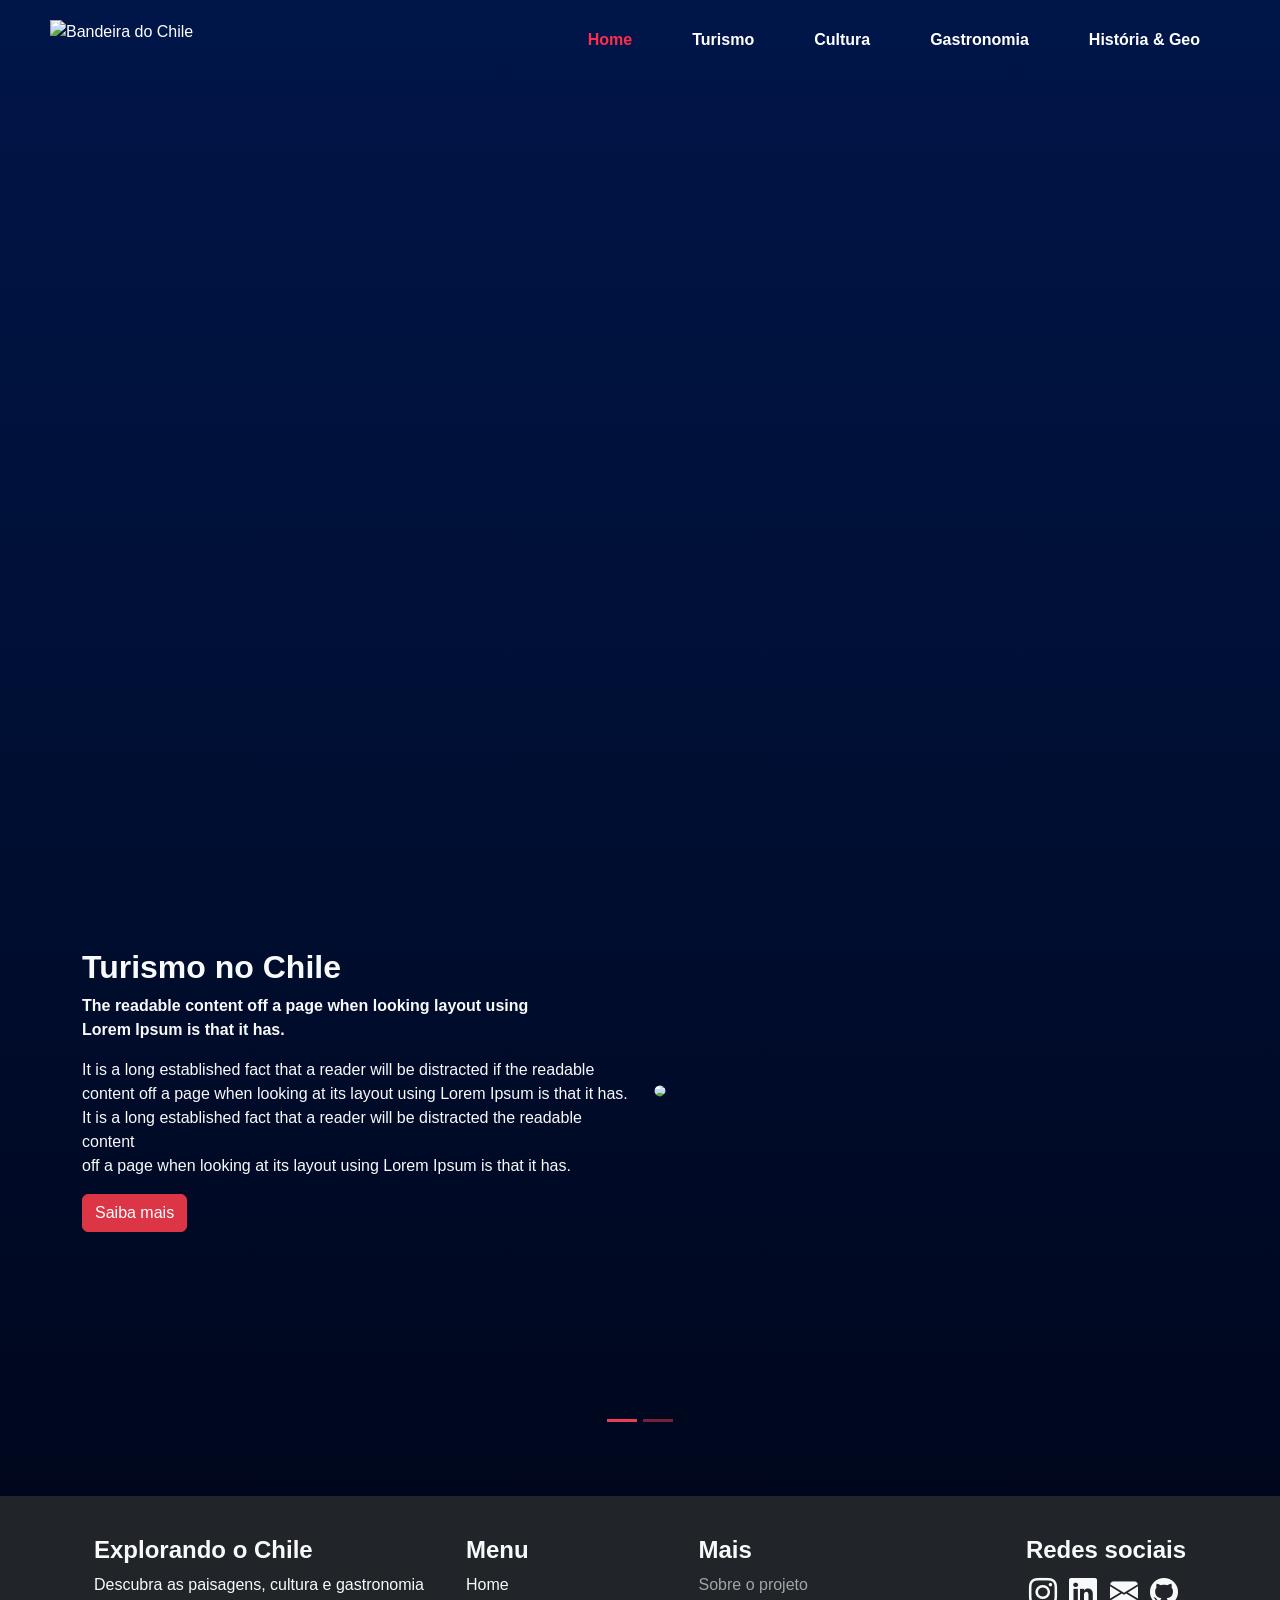
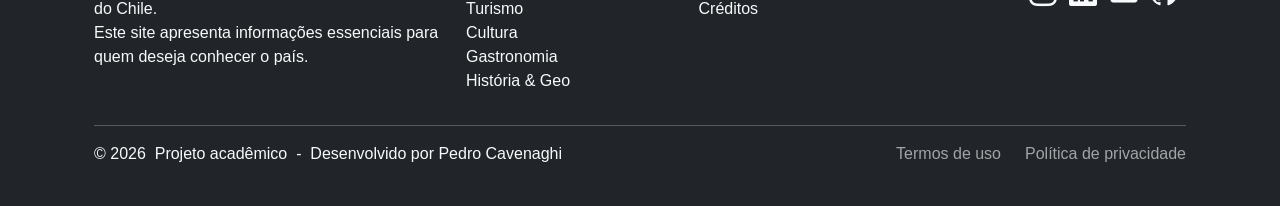
==== index.html @ 1f7cec01 "Navbar, footer e estrutura base finalizados" ====
<!DOCTYPE html>
<html lang="en">
<head>
    <meta charset="UTF-8">
    <meta name="viewport" content="width=device-width, initial-scale=1.0">
    <title>Chile | Home</title>
    <link rel="icon" href="assets/icons/chile-round-flag.png" type="image/x-icon">
    <link href="https://cdn.jsdelivr.net/npm/bootstrap@5.3.8/dist/css/bootstrap.min.css" rel="stylesheet" integrity="sha384-sRIl4kxILFvY47J16cr9ZwB07vP4J8+LH7qKQnuqkuIAvNWLzeN8tE5YBujZqJLB" crossorigin="anonymous">
    <link rel="stylesheet" href="css/style.css">
    <link rel="stylesheet" href="https://cdnjs.cloudflare.com/ajax/libs/font-awesome/5.15.4/css/all.min.css" />
    <link rel="stylesheet" href="https://cdn.jsdelivr.net/npm/bootstrap-icons@1.13.1/font/bootstrap-icons.min.css">
</head>
<body>
    <header>
    <nav class="navbar">
        <a href="index.html" class="logo">
            <img src="assets/icons/chile-flag.png" alt="Bandeira do Chile">
        </a>
        <div class="nav-links">
            <ul>
                <li class="active"><a href="index.html">Home</a></li>
                <li><a href="pages/turismo.html">Turismo</a></li>
                <li><a href="pages/cultura.html">Cultura</a></li>
                <li><a href="pages/gastronomia.html">Gastronomia</a></li>
                <li><a href="pages/historiaGeo.html">História & Geo</a></li>
            </ul>
        </div>
        <img src="assets/icons/menu-aberto.png" alt="Menu hamburguer" class="menu-hamburguer">
    </nav>
</header>

<section class="hero"></section>

<!-- secao sobre chile -->
<section class="container my-5 secao-sobre">
  <div id="carouselExample" class="carousel slide" data-bs-ride="carousel" data-bs-interval="6000">

    <div class="carousel-indicators">
  <button type="button" data-bs-target="#carouselExample" data-bs-slide-to="0" class="active"></button>
  <button type="button" data-bs-target="#carouselExample" data-bs-slide-to="1"></button>

</div>
    <div class="carousel-inner">

      <!-- slide 1 -->
      <div class="carousel-item active">
        <div class="row align-items-center">

          <div class="col-md-6 text-light">
            <h2 class="fw-bold">Turismo no Chile</h2>
            <p class="fw-bold">The readable content off a page when looking layout using <br>
                Lorem Ipsum is that it has.</p>
            <p>It is a long established fact that a reader will be distracted if the readable <br>
                content off a page when looking at its layout using Lorem Ipsum is that it has. <br>
                It is a long established fact that a reader will be distracted the readable content <br>
                off a page when looking at its layout using Lorem Ipsum is that it has.
            </p>
            <a href="pages/turismo.html" class="btn btn-danger">Saiba mais</a>
          </div>

          <div class="col-md-6">
            <img src="assets/img/home/torres-del-paine.jpg" class="img-fluid img-caroussel">
          </div>
        </div>
      </div>

      <!-- slide 2 -->
      <div class="carousel-item">
        <div class="row align-items-center">

          <div class="col-md-6 text-light">
            <h2 class="fw-bold">Cultura Chilena</h2>
            <p class="fw-bold">The readable content off a page when looking layout using <br>
                Lorem Ipsum is that it has.</p>
                <p>It is a long established fact that a reader will be distracted if the readable <br>
                content off a page when looking at its layout using Lorem Ipsum is that it has. <br>
                It is a long established fact that a reader will be distracted the readable content <br>
                off a page when looking at its layout using Lorem Ipsum is that it has. <br>
                
                </p>

            <a href="pages/cultura.html" class="btn btn-danger">Saiba mais</a>
          </div>

          <div class="col-md-6">
            <img src="assets/img/home/torres-del-paine.jpg" class="img-fluid img-caroussel">
          </div>

        </div>
      </div>

    </div>

  </div>
    </section>

    <footer class="bg-dark text-light py-4">
        <div class="container px-4">
            <div class="row">
                <div class="col-6 col-lg-4 pt-3">
                    <h4 class="fw-bold">Explorando o Chile</h4>
                    <p class="mb-0">Descubra as paisagens, cultura e gastronomia do Chile.</p>
                    <p>Este site apresenta informações essenciais para quem deseja conhecer o país.</p>
                </div>
                <div class="col pt-3">
                    <h4 class="fw-bold">Menu</h4>
                    <ul class="list-unstyled">
                        <li><a href="#" class="text-decoration-none text-light">Home</a></li>
                        <li><a href="#" class="text-decoration-none text-light">Turismo</a></li>
                        <li><a href="#" class="text-decoration-none text-light">Cultura</a></li>
                        <li><a href="#" class="text-decoration-none text-light">Gastronomia</a></li>
                        <li><a href="#" class="text-decoration-none text-light">História & Geo</a></li>
                    </ul>
                </div>
                <div class="col pt-3">
                    <h4 class="fw-bold">Mais</h4>
                    <ul class="list-unstyled">
                        <li><a class="text-decoration-none text-light nao-clicavel">Sobre o projeto</a></li>
                        <li><a href="pages/creditos.html" class="text-decoration-none text-light">Créditos</a></li>
                    </ul>
                </div>
                <div class="col-6 col-lg-3 pt-3 text-lg-end">
                    <h4 class="fw-bold">Redes sociais</h4>
                    <div>
                        <a href="#" class="text-decoration-none text-light"><i class="bi bi-instagram fs-3 me-2"></i></a>
                        <a href="#" class="text-decoration-none text-light"><i class="bi bi-linkedin fs-3 me-2"></i></a>
                        <a href="#" class="text-decoration-none text-light"><i class="bi bi-envelope-fill fs-3 me-2"></i></a>
                        <a href="#" class="text-decoration-none text-light"><i class="bi bi-github fs-3 me-2"></i></a>
                    </div>
                </div>
            </div>
            <hr>
            <div class="d-flex justify-content-between">
                <p>© 2026&nbsp; Projeto acadêmico&nbsp; - &nbsp;Desenvolvido por Pedro Cavenaghi</p>
                <div class="d-flex">
                    <a class="text-decoration-none text-light me-4 nao-clicavel">Termos de uso</a>
                    <a class="text-decoration-none text-light nao-clicavel">Política de privacidade</a>
                </div>
            </div>
        </div>
    </footer>

    <script src="https://cdn.jsdelivr.net/npm/bootstrap@5.3.8/dist/js/bootstrap.bundle.min.js" integrity="sha384-FKyoEForCGlyvwx9Hj09JcYn3nv7wiPVlz7YYwJrWVcXK/BmnVDxM+D2scQbITxI" crossorigin="anonymous"></script>

    <script src="js/jsmain.js"></script>
</body>
</html>
---- css/style.css ----
* {
    margin: 0;
    padding: 0;
    text-decoration: none;
    list-style: none;
}

 body {
    font-family: Arial, Helvetica, sans-serif;
    overflow-x: hidden;
    background: linear-gradient(to bottom, #001649, #000414) !important;
}

header {
    position: absolute;
    width: 100%;
}

.hero {
    height: 100vh;
    width: 100%;
    background-image: url(../assets/img/home/torres-del-paine.jpg);
    background-size: cover;
    background-position: center center;
    display: flex;
    justify-content: center;
}

.nao-clicavel {
    opacity: 0.6;
    cursor: not-allowed;
}

.nao-scroll {
    overflow: hidden;
    height: 100vh;
}

.navbar {
    
    padding: 20px 50px;
    display: flex;
    align-items: center;
    box-sizing: border-box;
}

.navbar a {
    position: relative;
    color: white;
    text-decoration: none;
}

.navbar a:hover {
    color: #ff2d4c;
}

.navbar a.active:hover {
    color: #000000;
}

.navbar a::after {
    content: "";
    position: absolute;
    left: 0;
    bottom: -5px;
    width: 0;
    height: 2px;
    background: #0084ff;
    transform: width 0.3s ease;
}

.navbar a:hover::after {
    width: 100%;
}

.navbar .logo img {
    left: 60px;
    height: 40px;
    width: auto;
    display: block;
}

.navbar .nav-links ul{
    margin: 0;
    margin-left: 150px;
    display: flex;
    font-weight: 600;
}

.navbar .nav-links ul li{
    margin: 0 30px;
    
}

.navbar .nav-links ul li.active a {
    color: #ff2d4c;
    font-weight: 800;
}

.navbar .nav-links ul li.active a:hover {
    color: #ffffff;
}

.navbar .menu-hamburguer {
    display: none;
    position: absolute;
    top: 20px;
    right: 40px;
    height: 40px;
    width: auto;
}
    /* secao sobre*/
.carousel-indicators [data-bs-target] {
    background-color: #ed3c57;
}

.carousel-item {
    min-height: 500px;
}

.img-caroussel {
    
    clip-path: circle(34%);
}

@media screen and (max-width: 995px) {
    .navbar .logo img{
        left: 60px;
        height: 40px;
        width: auto;
    }

    .navbar .menu-hamburguer {
        display: block;
    }

    .nav-links {
        margin: 0;
        inset: 0; /* substitui top, left, width, height */
        display: flex;
        position: fixed;
        justify-content: center;
        align-items: center;
        background-color: rgba(89, 0, 255, 0.2);
        backdrop-filter: blur(7px);
        transform: translateX(-100%);
        transition: all 0.5s ease;
    }

    .nav-links.mobile-menu {
        transform: translateX(0);
        margin-left: 0;
    }

    .navbar .nav-links ul {
        margin-left: 0;
        padding: 0;
        display: flex;
        flex-direction: column;
        align-items: center;
        justify-content: center;
    }

    .navbar .nav-links ul li{
        margin: 20px 0;
        font-size: 1.2em;
    }

    .navbar .nav-links {
        margin: 0;
        font-size: 1.2em;
    }
    
}
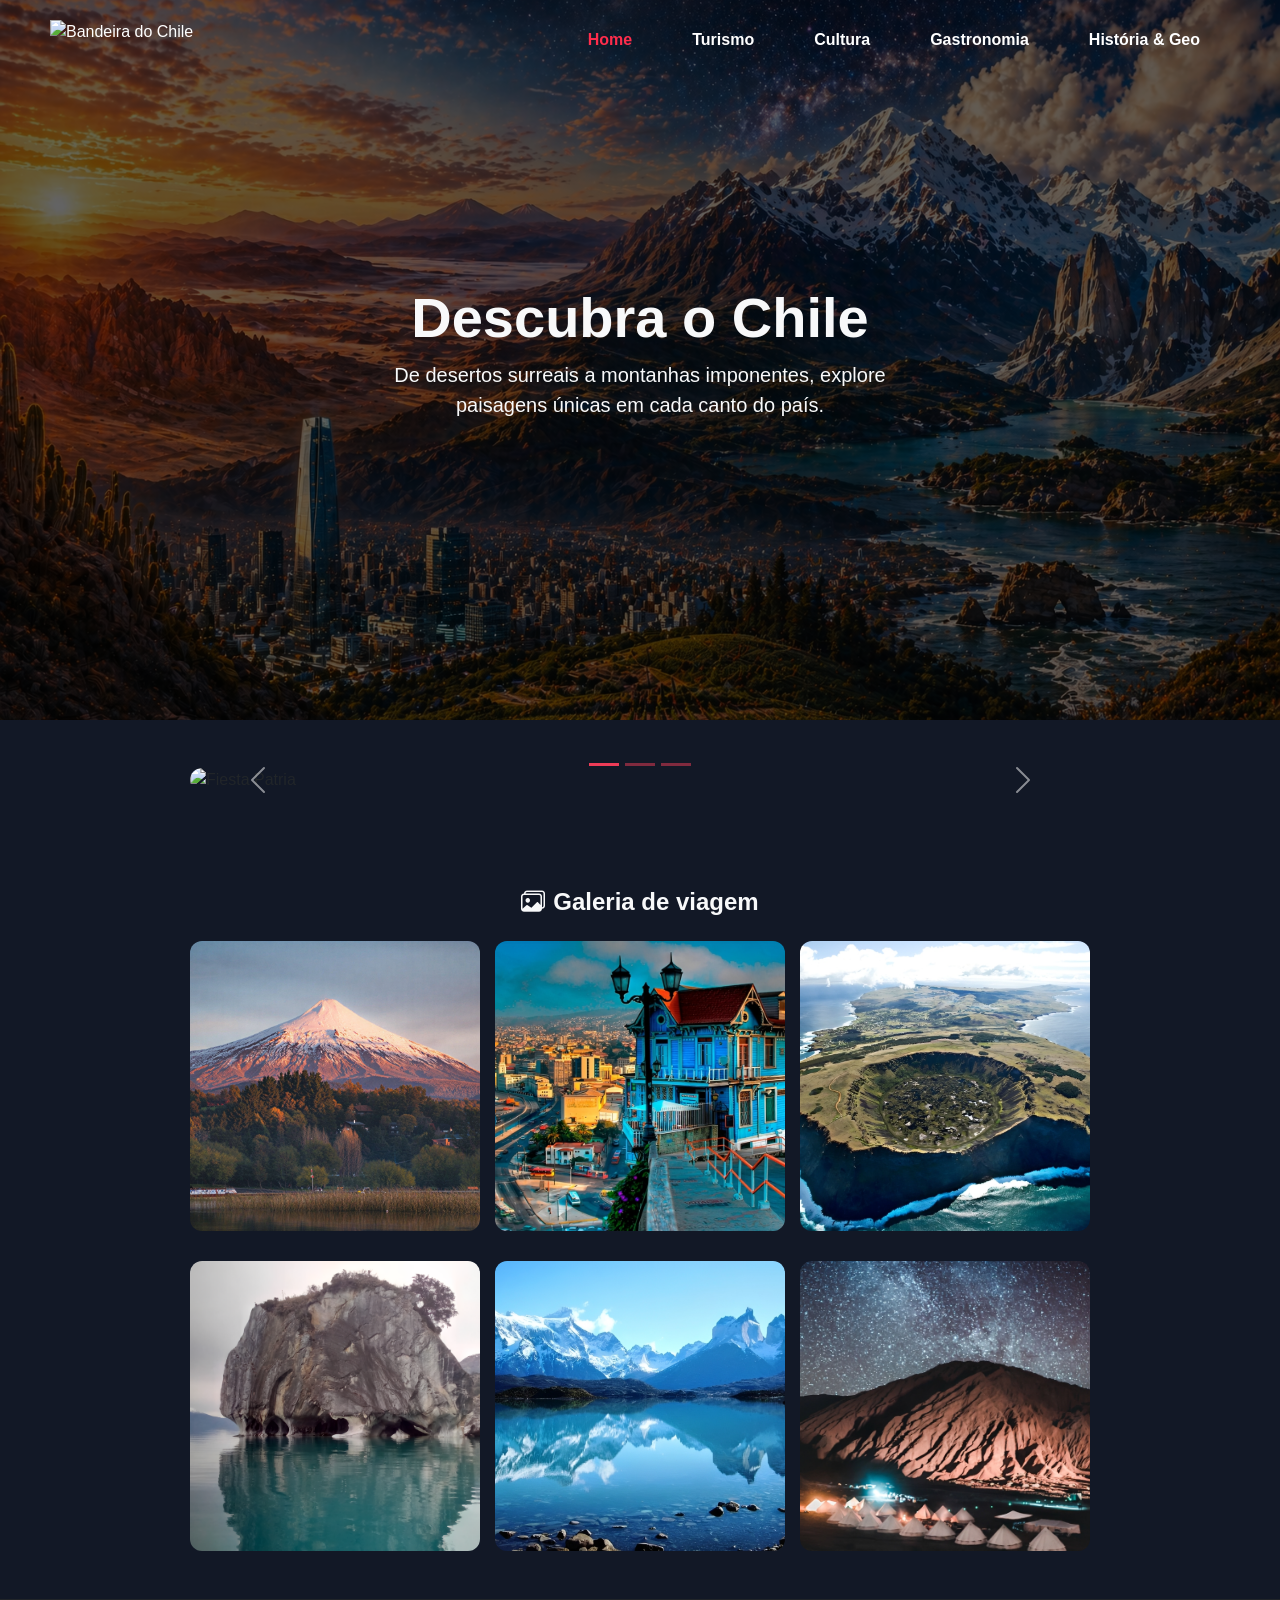
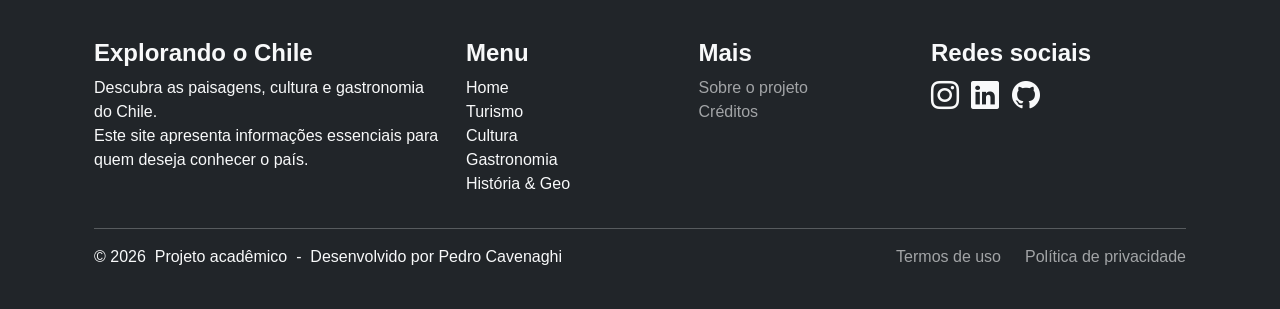
==== commit dfda68cd: "hero e footer atualizados" ====
--- a/index.html
+++ b/index.html
@@ -1,5 +1,5 @@
 <!DOCTYPE html>
-<html lang="en">
+<html lang="pt-br">
 <head>
     <meta charset="UTF-8">
     <meta name="viewport" content="width=device-width, initial-scale=1.0">
@@ -9,6 +9,7 @@
     <link rel="stylesheet" href="css/style.css">
     <link rel="stylesheet" href="https://cdnjs.cloudflare.com/ajax/libs/font-awesome/5.15.4/css/all.min.css" />
     <link rel="stylesheet" href="https://cdn.jsdelivr.net/npm/bootstrap-icons@1.13.1/font/bootstrap-icons.min.css">
+    <link href="https://cdn.jsdelivr.net/npm/glightbox/dist/css/glightbox.min.css" rel="stylesheet">
 </head>
 <body>
     <header>
@@ -29,70 +30,144 @@
     </nav>
 </header>
 
-<section class="hero"></section>
-
-<!-- secao sobre chile -->
-<section class="container my-5 secao-sobre">
-  <div id="carouselExample" class="carousel slide" data-bs-ride="carousel" data-bs-interval="6000">
-
-    <div class="carousel-indicators">
-  <button type="button" data-bs-target="#carouselExample" data-bs-slide-to="0" class="active"></button>
-  <button type="button" data-bs-target="#carouselExample" data-bs-slide-to="1"></button>
-
+<main>
+<section class="hero hero-home d-flex align-items-center text-center">
+    <div class="container">
+        <div class="row">
+            <div class="col-lg-6 col-md-8 mx-auto text-light">
+                <h1 class="fw-bold display-4">Descubra o Chile</h1>
+                <p class="lead">
+                    De desertos surreais a montanhas imponentes, explore paisagens únicas em cada canto do país.
+                </p>
+            </div>
+        </div>
+    </div>
+</section>
+
+<!-- carrossel -->
+ <section>
+    <div class="container py-5">
+<div id="carouselExampleIndicators" class="carousel slide mx-auto" style="max-width: 900px;">
+  <div class="carousel-indicators">
+    <button type="button" data-bs-target="#carouselExampleIndicators" data-bs-slide-to="0" class="active" aria-current="true" aria-label="Slide 1"></button>
+    <button type="button" data-bs-target="#carouselExampleIndicators" data-bs-slide-to="1" aria-label="Slide 2"></button>
+    <button type="button" data-bs-target="#carouselExampleIndicators" data-bs-slide-to="2" aria-label="Slide 3"></button>
+  </div>
+
+  <div class="carousel-inner">
+    <div class="carousel-item active">
+      <img src="assets/img/home/carrossel-cultura.png" class="d-block w-100" alt="Fiesta Patria">
+      <div class="carousel-content">
+      <h2>Explore sua cultura</h2>
+      <a href="pages/cultura.html" class="btn btn-primary botao-carousel">
+            Explorar
+        </a>
+      </div>
+    </div>
+
+    <div class="carousel-item">
+      <img src="assets/img/home/carrossel-gastronomia.png" class="d-block w-100" alt="Empada chilena">
+      <div class="carousel-content">
+      <h2>Explore sua gastronomia</h2>
+      <a href="pages/gastronomia.html" class="btn btn-primary botao-carousel">
+            Explorar
+        </a>
+      </div>
+    </div>
+
+    <div class="carousel-item">
+      <img src="assets/img/home/carrossel-historia.png" class="d-block w-100" alt="Quadro de guerra">
+      <div class="carousel-content">
+      <h2>Explore sua história</h2>
+      <a href="pages/historiaGeo.html" class="btn btn-primary botao-carousel">
+            Explorar
+        </a>
+      </div>
+    </div>
+    
+  </div>
+  <button class="carousel-control-prev" type="button" data-bs-target="#carouselExampleIndicators" data-bs-slide="prev">
+    <span class="carousel-control-prev-icon" aria-hidden="true"></span>
+    <span class="visually-hidden">Previous</span>
+  </button>
+  <button class="carousel-control-next" type="button" data-bs-target="#carouselExampleIndicators" data-bs-slide="next">
+    <span class="carousel-control-next-icon" aria-hidden="true"></span>
+    <span class="visually-hidden">Next</span>
+  </button>
 </div>
-    <div class="carousel-inner">
-
-      <!-- slide 1 -->
-      <div class="carousel-item active">
-        <div class="row align-items-center">
-
-          <div class="col-md-6 text-light">
-            <h2 class="fw-bold">Turismo no Chile</h2>
-            <p class="fw-bold">The readable content off a page when looking layout using <br>
-                Lorem Ipsum is that it has.</p>
-            <p>It is a long established fact that a reader will be distracted if the readable <br>
-                content off a page when looking at its layout using Lorem Ipsum is that it has. <br>
-                It is a long established fact that a reader will be distracted the readable content <br>
-                off a page when looking at its layout using Lorem Ipsum is that it has.
-            </p>
-            <a href="pages/turismo.html" class="btn btn-danger">Saiba mais</a>
-          </div>
-
-          <div class="col-md-6">
-            <img src="assets/img/home/torres-del-paine.jpg" class="img-fluid img-caroussel">
-          </div>
-        </div>
-      </div>
-
-      <!-- slide 2 -->
-      <div class="carousel-item">
-        <div class="row align-items-center">
-
-          <div class="col-md-6 text-light">
-            <h2 class="fw-bold">Cultura Chilena</h2>
-            <p class="fw-bold">The readable content off a page when looking layout using <br>
-                Lorem Ipsum is that it has.</p>
-                <p>It is a long established fact that a reader will be distracted if the readable <br>
-                content off a page when looking at its layout using Lorem Ipsum is that it has. <br>
-                It is a long established fact that a reader will be distracted the readable content <br>
-                off a page when looking at its layout using Lorem Ipsum is that it has. <br>
-                
-                </p>
-
-            <a href="pages/cultura.html" class="btn btn-danger">Saiba mais</a>
-          </div>
-
-          <div class="col-md-6">
-            <img src="assets/img/home/torres-del-paine.jpg" class="img-fluid img-caroussel">
-          </div>
-
-        </div>
-      </div>
-
-    </div>
-
-  </div>
-    </section>
+</div>
+</section>
+
+<!-- galeria -->
+   <section class="section">
+    
+
+    <div class="container py-5 text-center">
+<h4 class="text-center text-light fw-bold mb-4">
+            <i class="bi bi-images me-2"></i>Galeria de viagem
+        </h4>
+        
+        <div class="box-container">
+
+            <div class="box">
+                <div class="inner">
+                    <a href="assets/img/shared/vulcao-vilarrica-hd.png" class="glightbox">
+                        <img src="assets/img/shared/vulcao-vilarrica-hd.png" alt="Vulcão Vilarrica">
+                        <span class="titulo">Vulcão Villarrica</span>
+                    </a>
+                </div>
+            </div>
+
+            <div class="box">
+                <div class="inner">
+                    <a href="assets/img/shared/valparaiso-hd.png" class="glightbox">
+                        <img src="assets/img/shared/valparaiso-hd.png" alt="Cidade Valparaiso">
+                        <span class="titulo">Cidade Valparaiso</span>
+                    </a>
+                </div>
+            </div>
+
+            <div class="box">
+                <div class="inner">
+                    <a href="assets/img/shared/ilha-pascoa-hd.png" class="glightbox">
+                        <img src="assets/img/shared/ilha-pascoa-hd.png" alt="Ilha de Páscoa">
+                        <span class="titulo">Ilha de Páscoa</span>
+                    </a>
+                </div>
+            </div>
+
+            <div class="box">
+                <div class="inner">
+                    <a href="assets/img/shared/lago-general-hd.png" class="glightbox">
+                        <img src="assets/img/shared/lago-general-hd.png" alt="Vulcão Vilarrica">
+                        <span class="titulo">Lago General Carrera</span>
+                    </a>
+                </div>
+            </div>
+
+            <div class="box">
+                <div class="inner">
+                    <a href="assets/img/shared/torres-del-paine-hd.png" class="glightbox">
+                        <img src="assets/img/shared/torres-del-paine-hd.png" alt="Vulcão Vilarrica">
+                        <span class="titulo">Torres del Paine</span>
+                    </a>
+                </div>
+            </div>
+
+            <div class="box">
+                <div class="inner">
+                    <a href="assets/img/shared/deserto-atacama-hd.png" class="glightbox">
+                        <img src="assets/img/shared/deserto-atacama-hd.png" alt="Vulcão Vilarrica">
+                        <span class="titulo">Deserto do Atacama</span>
+                    </a>
+                </div>
+            </div>
+
+        </div>
+    </div>
+</section>
+
+</main>
 
     <footer class="bg-dark text-light py-4">
         <div class="container px-4">
@@ -105,27 +180,26 @@
                 <div class="col pt-3">
                     <h4 class="fw-bold">Menu</h4>
                     <ul class="list-unstyled">
-                        <li><a href="#" class="text-decoration-none text-light">Home</a></li>
-                        <li><a href="#" class="text-decoration-none text-light">Turismo</a></li>
-                        <li><a href="#" class="text-decoration-none text-light">Cultura</a></li>
-                        <li><a href="#" class="text-decoration-none text-light">Gastronomia</a></li>
-                        <li><a href="#" class="text-decoration-none text-light">História & Geo</a></li>
+                        <li><a href="index.html" class="text-decoration-none text-light">Home</a></li>
+                        <li><a href="pages/turismo.html" class="text-decoration-none text-light">Turismo</a></li>
+                        <li><a href="pages/cultura.html" class="text-decoration-none text-light">Cultura</a></li>
+                        <li><a href="pages/gastronomia.html" class="text-decoration-none text-light">Gastronomia</a></li>
+                        <li><a href="pages/historiaGeo.html" class="text-decoration-none text-light">História & Geo</a></li>
                     </ul>
                 </div>
                 <div class="col pt-3">
                     <h4 class="fw-bold">Mais</h4>
                     <ul class="list-unstyled">
                         <li><a class="text-decoration-none text-light nao-clicavel">Sobre o projeto</a></li>
-                        <li><a href="pages/creditos.html" class="text-decoration-none text-light">Créditos</a></li>
+                        <li><a href="pages/creditos.html" class="text-decoration-none text-light nao-clicavel">Créditos</a></li>
                     </ul>
                 </div>
-                <div class="col-6 col-lg-3 pt-3 text-lg-end">
+                <div class="col-6 col-lg-3 pt-3">
                     <h4 class="fw-bold">Redes sociais</h4>
                     <div>
-                        <a href="#" class="text-decoration-none text-light"><i class="bi bi-instagram fs-3 me-2"></i></a>
-                        <a href="#" class="text-decoration-none text-light"><i class="bi bi-linkedin fs-3 me-2"></i></a>
-                        <a href="#" class="text-decoration-none text-light"><i class="bi bi-envelope-fill fs-3 me-2"></i></a>
-                        <a href="#" class="text-decoration-none text-light"><i class="bi bi-github fs-3 me-2"></i></a>
+                        <a href="https://www.instagram.com/pedro._.cavenaghi?igsh=MXR6azU0MGVmenJ0bg==" class="text-light"><i class="bi bi-instagram fs-3 me-2"></i></a>
+                        <a href="https://www.linkedin.com/in/pedro-cavenaghi?utm_source=share_via&utm_content=profile&utm_medium=member_android" class="text-decoration-none text-light"><i class="bi bi-linkedin fs-3 me-2"></i></a>
+                        <a href="https://github.com/Pedro-Cavenaghi" class="text-decoration-none text-light"><i class="bi bi-github fs-3 me-2"></i></a>
                     </div>
                 </div>
             </div>
@@ -141,7 +215,8 @@
     </footer>
 
     <script src="https://cdn.jsdelivr.net/npm/bootstrap@5.3.8/dist/js/bootstrap.bundle.min.js" integrity="sha384-FKyoEForCGlyvwx9Hj09JcYn3nv7wiPVlz7YYwJrWVcXK/BmnVDxM+D2scQbITxI" crossorigin="anonymous"></script>
-
+    <script src="https://cdn.jsdelivr.net/npm/glightbox/dist/js/glightbox.min.js"></script>
+    
     <script src="js/jsmain.js"></script>
 </body>
 </html>
--- a/css/style.css
+++ b/css/style.css
@@ -5,21 +5,37 @@
     list-style: none;
 }
 
+html {
+    height: 100%;
+}
+
  body {
+    margin: 0;
     font-family: Arial, Helvetica, sans-serif;
+    min-height: 100vh;
+    height: 100%;
     overflow-x: hidden;
-    background: linear-gradient(to bottom, #001649, #000414) !important;
+    background-color: #121826;
+    background-repeat: no-repeat;
+    background-attachment: fixed;
+    display: flex;
+    flex-direction: column;
 }
 
 header {
     position: absolute;
     width: 100%;
+    z-index: 10;
+}
+
+main {
+    flex: 1;
 }
 
 .hero {
     height: 100vh;
     width: 100%;
-    background-image: url(../assets/img/home/torres-del-paine.jpg);
+    background-image: url(../assets/img/home/torres-del-paine-edit.JPG);
     background-size: cover;
     background-position: center center;
     display: flex;
@@ -58,7 +74,7 @@
     color: #000000;
 }
 
-.navbar a::after {
+.navbar ul a::after {
     content: "";
     position: absolute;
     left: 0;
@@ -108,19 +124,6 @@
     right: 40px;
     height: 40px;
     width: auto;
-}
-    /* secao sobre*/
-.carousel-indicators [data-bs-target] {
-    background-color: #ed3c57;
-}
-
-.carousel-item {
-    min-height: 500px;
-}
-
-.img-caroussel {
-    
-    clip-path: circle(34%);
 }
 
 @media screen and (max-width: 995px) {
@@ -171,4 +174,218 @@
         font-size: 1.2em;
     }
     
+}
+
+    /* carrossel */
+.carousel-indicators [data-bs-target] {
+    background-color: #ed3c57;
+}
+
+.carousel-item img {
+    object-position: center;
+    border-radius: 12px;
+}
+
+.carousel-img-container {
+    position: relative;
+}
+
+.carousel-img-container img {
+    display: block;
+    width: 100%;
+}
+
+/* mobile */
+@media (max-width: 768px) {
+    .carousel-content {
+        left: 15px;
+        bottom: 15px;
+    }
+
+    .carousel-content h2 {
+        font-size: 1.2rem;
+    }
+}
+
+.carousel-banner img {
+    height: 500px;
+    width: 100%;
+    object-fit: cover;
+}
+
+.carousel-banner {
+    position: relative;
+    overflow: hidden;
+    z-index: 0;
+}
+
+/* conteúdo flexível */
+
+.carousel-content {
+    position: absolute;
+    bottom: 25px;
+    left: 30px;
+    right: 30px;
+
+    display: flex;
+    justify-content: space-between;
+    align-items: center;
+
+    color: white;
+
+    z-index: 2;
+    
+}
+
+.botao-carousel {
+    background: #ff2d4c;
+    border: none;
+    padding: 10px 20px;
+    font-weight: bold;
+}
+
+.botao-carousel:hover {
+    background: #770012;
+}
+
+/* galeria */
+.box-container {
+    max-width: 900px;
+    margin: 0 auto;
+    display: grid;
+    grid-template-columns: repeat(3, 1fr);
+    column-gap: 15px; /* lateral */
+    row-gap: 30px;    /* vertical */
+}
+
+@media (max-width: 768px) {
+    .box-container {
+        grid-template-columns: repeat(2, 1fr);
+    }
+}
+
+@media (max-width: 480px) {
+    .box-container {
+        grid-template-columns: 1fr;
+    }
+}
+
+.inner {
+    position: relative;
+    width: 100%;
+    aspect-ratio: 1 / 1;
+    overflow: hidden;
+    border-radius: 12px;
+}
+
+.inner img {
+    width: 100%;
+    height: 100%;
+    object-fit: cover;
+    transition: 0.4s;
+}
+
+.inner::after {
+    pointer-events: none;
+    content: "";
+    position: absolute;
+    inset: 0;
+    background: rgba(0,0,0,0.4);
+    opacity: 0;
+    transition: 0.3s;
+}
+
+.titulo {
+    position: absolute;
+    bottom: 10px;
+    left: 15px;
+    color: white;
+    font-weight: bold;
+    font-size: 1.1rem;
+    opacity: 0;
+    transform: translateY(10px);
+    transition: 0.3s;
+}
+
+.box:hover img {
+    transform: scale(1.08);
+    filter: brightness(0.7);
+}
+
+.box:hover .inner::after {
+    opacity: 1;
+}
+
+.box:hover .titulo {
+    opacity: 1;
+    transform: translateY(0);
+}
+
+/* hero */
+
+.hero {
+    height: 80vh;
+    background-position: center;
+    background-size: cover;
+    background-repeat: no-repeat;
+    position: relative;
+}
+
+.hero::after {
+    content: "";
+    position: absolute;
+    inset: 0;
+    background: rgba(0, 0, 0, 0.6);
+}
+
+.hero .container {
+    position: relative;
+    z-index: 2;
+}
+
+.hero-home {
+    background-image: url('../assets/img/home/hero-principal.png');
+}
+
+.hero-turismo {
+    background-image: url('../assets/img/turismo/hero-moais.jpg');
+}
+
+.hero-historia {
+    background-image: url('../assets/img/historia/hero-historia-geo.png');
+}
+
+.hero-gastronomia {
+    background-image: url('../assets/img/gastronomia/hero-gastronomia-gerado.png');
+}
+
+.hero-cultura {
+    background-image: url('../assets/img/cultura/hero-cultura.png');
+}
+
+/* tabs gastronomia */
+
+.nav-pills .nav-link {
+    color: white;
+    margin-bottom: 10px;
+    background: #1c1c1c;
+}
+
+.nav-pills .nav-link.active {
+    background: #ff2d4c;
+}
+
+.nav-pills .nav-link:hover {
+    background: #333;
+}
+
+.gastronomia-section {
+    background: #121826;
+}
+
+.tab-pane img {
+    width: 100%;
+    height: 300px;
+    object-fit: cover;
+    border-radius: 10px;
 }
